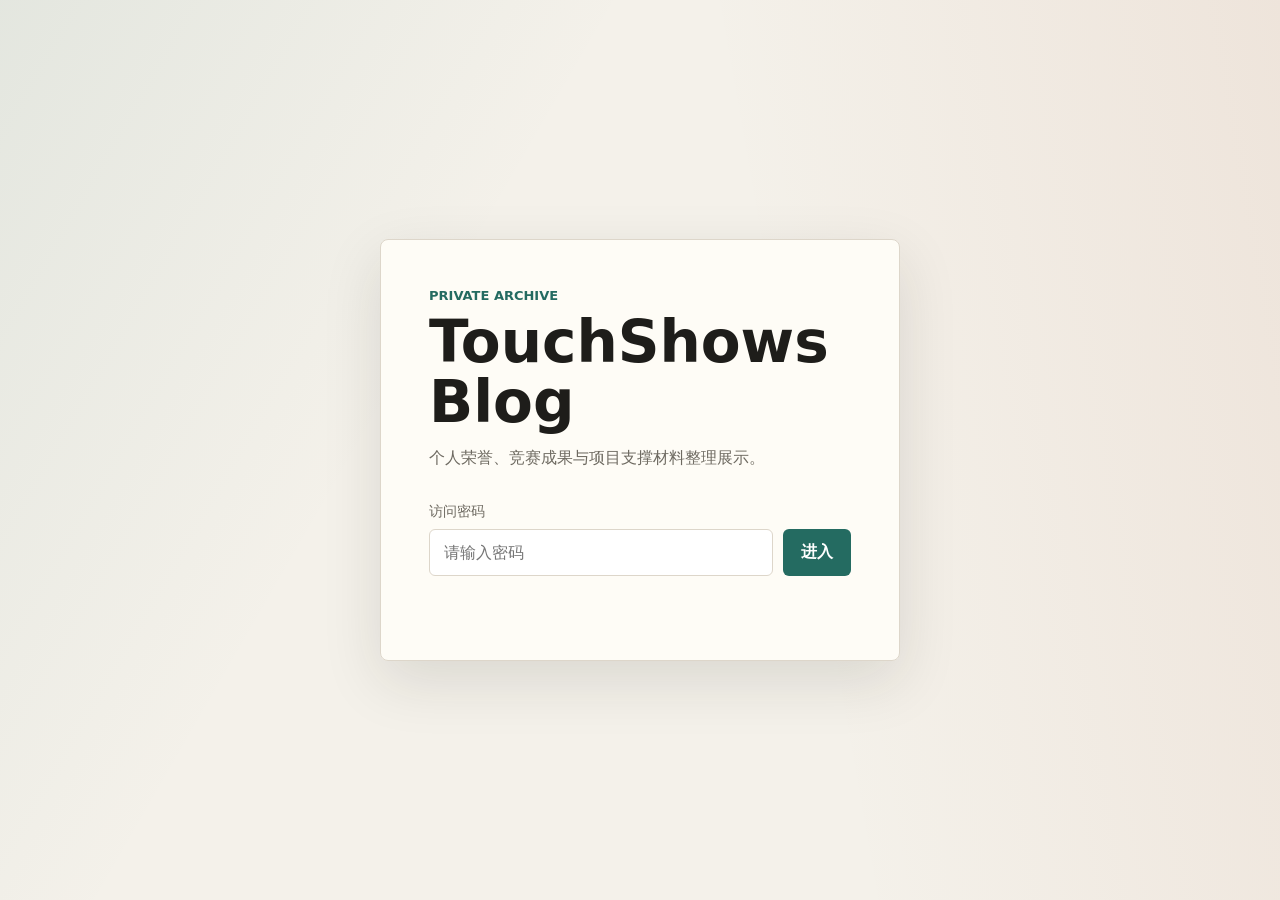
==== blog/index.html @ c8ff1cd4 "Add encrypted TouchShows blog" ====
<!doctype html>
<html lang="zh-CN">
  <head>
    <meta charset="UTF-8" />
    <meta name="viewport" content="width=device-width, initial-scale=1.0" />
    <meta name="robots" content="noindex, nofollow" />
    <title>TouchShows Blog</title>
    <link rel="stylesheet" href="./styles.css" />
  </head>
  <body>
    <main class="shell">
      <section id="lock-screen" class="lock-screen">
        <div class="lock-panel">
          <p class="eyebrow">Private archive</p>
          <h1>TouchShows Blog</h1>
          <p class="intro">个人荣誉、竞赛成果与项目支撑材料整理展示。</p>
          <form id="unlock-form" class="unlock-form">
            <label for="password">访问密码</label>
            <div class="password-row">
              <input id="password" name="password" type="password" autocomplete="current-password" placeholder="请输入密码" required />
              <button type="submit">进入</button>
            </div>
            <p id="unlock-message" class="unlock-message" role="status"></p>
          </form>
        </div>
      </section>

      <section id="app" class="app" hidden>
        <header class="topbar">
          <div>
            <p class="eyebrow">TouchShows Blog</p>
            <h1>大学荣誉与项目档案</h1>
          </div>
          <div class="stats" id="stats"></div>
        </header>

        <section class="controls" aria-label="筛选材料">
          <div class="search-box">
            <label for="search">搜索</label>
            <input id="search" type="search" placeholder="输入奖项、项目或材料名称" />
          </div>
          <div class="filter-row" id="filters"></div>
        </section>

        <section class="overview" id="overview"></section>
        <section class="gallery" id="gallery" aria-live="polite"></section>
      </section>
    </main>

    <template id="item-template">
      <article class="item-card">
        <button class="preview-button" type="button"></button>
        <div class="item-body">
          <p class="item-meta"></p>
          <h2></h2>
          <div class="item-actions">
            <button class="open-button" type="button">查看</button>
          </div>
        </div>
      </article>
    </template>

    <dialog id="viewer" class="viewer">
      <div class="viewer-bar">
        <div>
          <p id="viewer-category"></p>
          <h2 id="viewer-title"></h2>
        </div>
        <button id="viewer-close" type="button" aria-label="关闭">×</button>
      </div>
      <div id="viewer-content" class="viewer-content"></div>
    </dialog>

    <script src="./app.js" type="module"></script>
  </body>
</html>
---- blog/styles.css ----
:root {
  color-scheme: light;
  --bg: #f4f1ea;
  --paper: #fffdf8;
  --ink: #1e1d1a;
  --muted: #6e6a61;
  --line: #ddd6ca;
  --accent: #246b61;
  --accent-2: #a84f2b;
  --accent-3: #2d4f7a;
  --shadow: 0 20px 60px rgba(37, 32, 24, 0.12);
}

* {
  box-sizing: border-box;
}

body {
  margin: 0;
  min-height: 100vh;
  background:
    linear-gradient(120deg, rgba(36, 107, 97, 0.08), transparent 35%),
    linear-gradient(260deg, rgba(168, 79, 43, 0.08), transparent 40%),
    var(--bg);
  color: var(--ink);
  font-family:
    Inter, "PingFang SC", "Microsoft YaHei", system-ui, -apple-system,
    BlinkMacSystemFont, "Segoe UI", sans-serif;
}

button,
input {
  font: inherit;
}

button {
  cursor: pointer;
}

.shell {
  min-height: 100vh;
}

.lock-screen {
  min-height: 100vh;
  display: grid;
  place-items: center;
  padding: 24px;
}

.lock-panel {
  width: min(520px, 100%);
  background: rgba(255, 253, 248, 0.92);
  border: 1px solid var(--line);
  border-radius: 8px;
  padding: clamp(28px, 5vw, 48px);
  box-shadow: var(--shadow);
}

.eyebrow {
  margin: 0 0 10px;
  color: var(--accent);
  font-size: 13px;
  font-weight: 700;
  letter-spacing: 0;
  text-transform: uppercase;
}

h1,
h2,
p {
  margin-top: 0;
}

.lock-panel h1,
.topbar h1 {
  margin-bottom: 12px;
  font-size: clamp(32px, 6vw, 58px);
  line-height: 1.02;
  letter-spacing: 0;
}

.intro {
  color: var(--muted);
  line-height: 1.8;
}

.unlock-form {
  margin-top: 30px;
}

.unlock-form label,
.search-box label {
  display: block;
  margin-bottom: 8px;
  color: var(--muted);
  font-size: 14px;
}

.password-row {
  display: grid;
  grid-template-columns: 1fr auto;
  gap: 10px;
}

input {
  width: 100%;
  min-width: 0;
  border: 1px solid var(--line);
  border-radius: 6px;
  background: #fff;
  color: var(--ink);
  padding: 13px 14px;
  outline: none;
}

input:focus {
  border-color: var(--accent);
  box-shadow: 0 0 0 3px rgba(36, 107, 97, 0.15);
}

.password-row button,
.open-button {
  border: 0;
  border-radius: 6px;
  background: var(--accent);
  color: white;
  padding: 0 18px;
  font-weight: 700;
}

.unlock-message {
  min-height: 24px;
  margin: 12px 0 0;
  color: var(--accent-2);
  font-size: 14px;
}

.app {
  width: min(1180px, calc(100% - 32px));
  margin: 0 auto;
  padding: 32px 0 56px;
}

.topbar {
  display: grid;
  grid-template-columns: 1fr auto;
  gap: 24px;
  align-items: end;
  padding: 28px 0;
}

.stats {
  display: grid;
  grid-template-columns: repeat(3, auto);
  gap: 12px;
}

.stat {
  min-width: 94px;
  border-left: 3px solid var(--accent);
  background: rgba(255, 253, 248, 0.7);
  padding: 10px 12px;
}

.stat strong {
  display: block;
  font-size: 24px;
}

.stat span {
  color: var(--muted);
  font-size: 12px;
}

.controls {
  position: sticky;
  top: 0;
  z-index: 10;
  display: grid;
  grid-template-columns: minmax(220px, 360px) 1fr;
  gap: 16px;
  align-items: end;
  padding: 16px 0;
  background: rgba(244, 241, 234, 0.92);
  backdrop-filter: blur(12px);
}

.filter-row {
  display: flex;
  flex-wrap: wrap;
  gap: 8px;
}

.filter-button {
  border: 1px solid var(--line);
  border-radius: 999px;
  background: rgba(255, 253, 248, 0.84);
  color: var(--muted);
  padding: 10px 13px;
  font-size: 14px;
}

.filter-button.active {
  border-color: var(--accent);
  background: var(--accent);
  color: #fff;
}

.overview {
  display: grid;
  grid-template-columns: repeat(4, minmax(0, 1fr));
  gap: 14px;
  margin: 18px 0 24px;
}

.category-card {
  border: 1px solid var(--line);
  border-radius: 8px;
  background: rgba(255, 253, 248, 0.78);
  padding: 18px;
}

.category-card strong {
  display: block;
  margin-bottom: 8px;
  font-size: 18px;
}

.category-card span {
  color: var(--muted);
}

.gallery {
  display: grid;
  grid-template-columns: repeat(3, minmax(0, 1fr));
  gap: 18px;
}

.item-card {
  min-width: 0;
  overflow: hidden;
  border: 1px solid var(--line);
  border-radius: 8px;
  background: var(--paper);
  box-shadow: 0 12px 36px rgba(37, 32, 24, 0.08);
}

.preview-button {
  display: block;
  width: 100%;
  aspect-ratio: 4 / 3;
  border: 0;
  background: #e7e0d5;
  padding: 0;
}

.preview-button img,
.preview-button .pdf-tile {
  width: 100%;
  height: 100%;
}

.preview-button img {
  display: block;
  object-fit: cover;
}

.pdf-tile {
  display: grid;
  place-items: center;
  background:
    linear-gradient(145deg, rgba(45, 79, 122, 0.92), rgba(36, 107, 97, 0.9)),
    #2d4f7a;
  color: #fff;
  font-size: 48px;
  font-weight: 800;
}

.item-body {
  padding: 16px;
}

.item-meta,
#viewer-category {
  margin-bottom: 8px;
  color: var(--accent-2);
  font-size: 13px;
  font-weight: 700;
}

.item-body h2 {
  min-height: 64px;
  margin-bottom: 16px;
  font-size: 18px;
  line-height: 1.45;
  letter-spacing: 0;
  overflow-wrap: anywhere;
}

.item-actions {
  display: flex;
  justify-content: flex-end;
}

.open-button {
  min-height: 38px;
}

.viewer {
  width: min(1080px, calc(100% - 28px));
  max-height: 92vh;
  border: 1px solid var(--line);
  border-radius: 8px;
  padding: 0;
  background: var(--paper);
  color: var(--ink);
  box-shadow: var(--shadow);
}

.viewer::backdrop {
  background: rgba(20, 18, 14, 0.62);
}

.viewer-bar {
  display: grid;
  grid-template-columns: 1fr auto;
  gap: 16px;
  align-items: center;
  border-bottom: 1px solid var(--line);
  padding: 14px 16px;
}

.viewer-bar h2 {
  margin: 0;
  font-size: 18px;
  line-height: 1.35;
  overflow-wrap: anywhere;
}

#viewer-close {
  width: 40px;
  height: 40px;
  border: 1px solid var(--line);
  border-radius: 50%;
  background: #fff;
  color: var(--ink);
  font-size: 24px;
  line-height: 1;
}

.viewer-content {
  height: min(74vh, 820px);
  overflow: auto;
  background: #201f1d;
}

.viewer-content img,
.viewer-content iframe {
  display: block;
  width: 100%;
  min-height: 100%;
  border: 0;
}

.viewer-content img {
  height: auto;
  min-height: 0;
  margin: 0 auto;
  object-fit: contain;
}

.empty {
  grid-column: 1 / -1;
  border: 1px dashed var(--line);
  border-radius: 8px;
  padding: 32px;
  color: var(--muted);
  text-align: center;
}

@media (max-width: 900px) {
  .topbar,
  .controls {
    grid-template-columns: 1fr;
  }

  .stats,
  .overview,
  .gallery {
    grid-template-columns: repeat(2, minmax(0, 1fr));
  }
}

@media (max-width: 620px) {
  .password-row,
  .stats,
  .overview,
  .gallery {
    grid-template-columns: 1fr;
  }

  .password-row button {
    min-height: 46px;
  }

  .controls {
    position: static;
  }
}
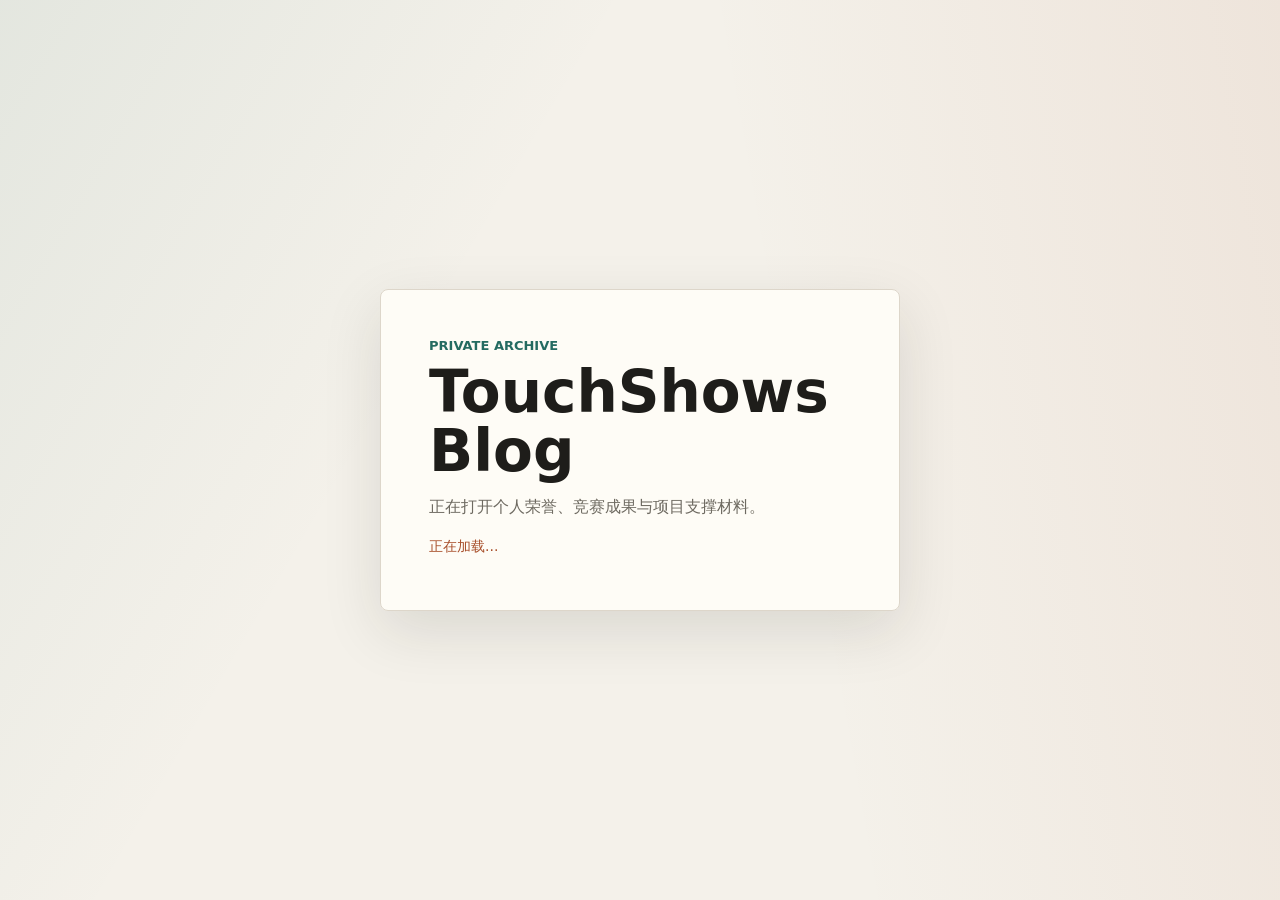
==== commit 2e742f06: "Remove blog password prompt" ====
--- a/blog/index.html
+++ b/blog/index.html
@@ -5,7 +5,7 @@
     <meta name="viewport" content="width=device-width, initial-scale=1.0" />
     <meta name="robots" content="noindex, nofollow" />
     <title>TouchShows Blog</title>
-    <link rel="stylesheet" href="./styles.css" />
+    <link rel="stylesheet" href="./styles.css?v=20260530-4" />
   </head>
   <body>
     <main class="shell">
@@ -13,15 +13,15 @@
         <div class="lock-panel">
           <p class="eyebrow">Private archive</p>
           <h1>TouchShows Blog</h1>
-          <p class="intro">个人荣誉、竞赛成果与项目支撑材料整理展示。</p>
-          <form id="unlock-form" class="unlock-form">
+          <p class="intro">正在打开个人荣誉、竞赛成果与项目支撑材料。</p>
+          <form id="unlock-form" class="unlock-form" hidden>
             <label for="password">访问密码</label>
             <div class="password-row">
               <input id="password" name="password" type="password" autocomplete="current-password" placeholder="请输入密码" required />
               <button type="submit">进入</button>
             </div>
-            <p id="unlock-message" class="unlock-message" role="status"></p>
           </form>
+          <p id="unlock-message" class="unlock-message" role="status">正在加载...</p>
         </div>
       </section>
 
@@ -71,6 +71,6 @@
       <div id="viewer-content" class="viewer-content"></div>
     </dialog>
 
-    <script src="./app.js" type="module"></script>
+    <script src="./app.js?v=20260530-5" type="module"></script>
   </body>
 </html>
